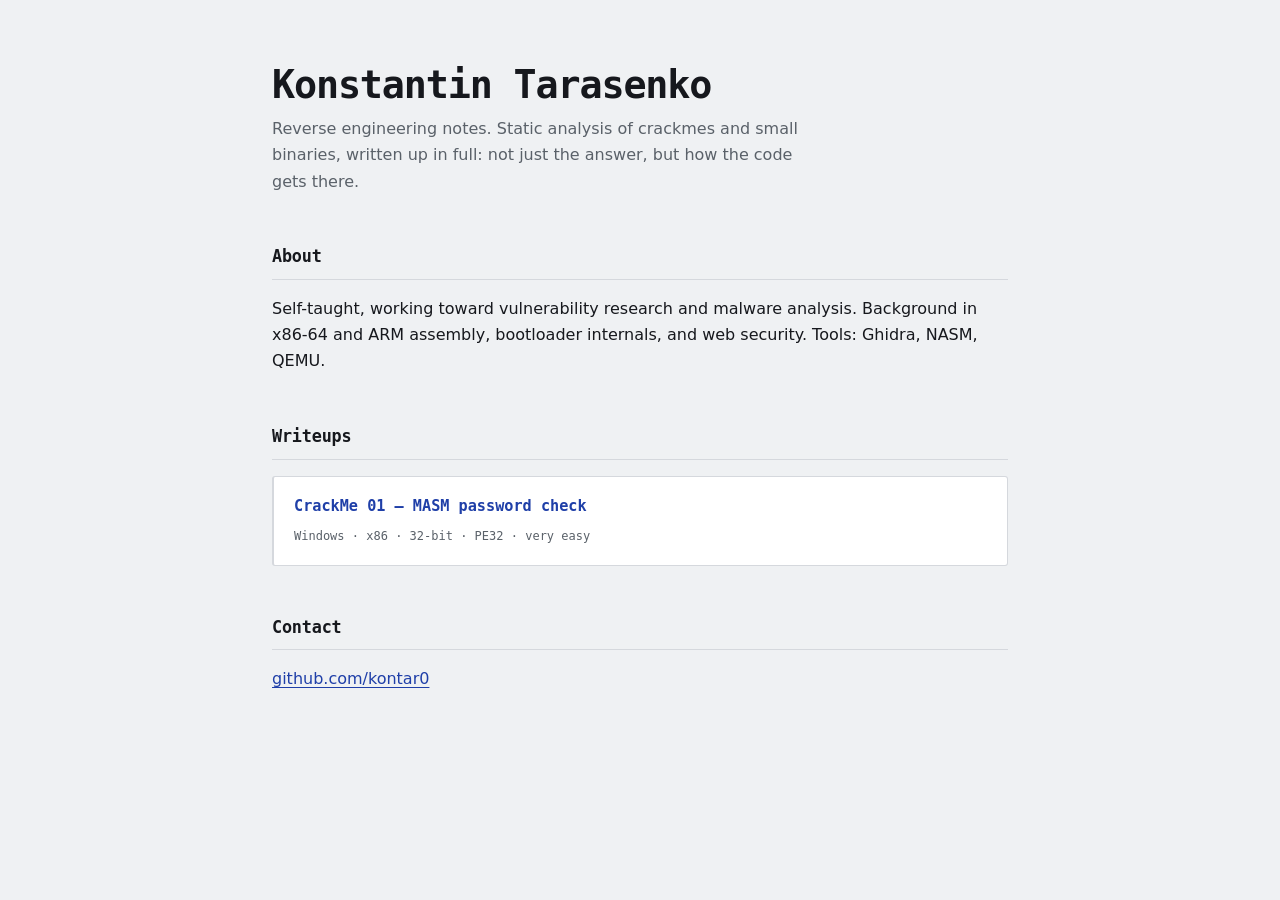
==== index.html @ a642aa1a "change difficulty" ====
<!DOCTYPE html>
<html lang="en">
<head>
<meta charset="UTF-8">
<meta name="viewport" content="width=device-width, initial-scale=1.0">
<title>Konstantin Tarasenko — reverse engineering writeups</title>
<link rel="stylesheet" href="style.css">
</head>
<body>
<div class="wrap">
<header class="site-head">
  <h1 class="handle">Konstantin Tarasenko</h1>
  <p class="tagline">Reverse engineering notes. Static analysis of crackmes and small binaries, written up in full: not just the answer, but how the code gets there.</p>
</header>

<main>

<h2>About</h2>
<p>Self-taught, working toward vulnerability research and malware analysis. Background in x86-64 and ARM assembly, bootloader internals, and web security. Tools: Ghidra, NASM, QEMU.</p>

<h2>Writeups</h2>
<ul class="entries">
  <li>
    <a class="entry" href="writeups/crack-me-01.html">
      <div class="entry-title">CrackMe 01 — MASM password check</div>
      <div class="entry-desc"></div>
      <div class="entry-meta">Windows · x86 · 32-bit · PE32 · very easy</div>
    </a>
  </li>
</ul>

<h2>Contact</h2>
<p><a href="https://github.com/kontar0">github.com/kontar0</a></p>

</main>
</div>
</body>
</html>
---- style.css ----
:root {
  --bg: #eff1f3;
  --surface: #ffffff;
  --ink: #16181d;
  --ink-2: #5a6169;
  --rule: #d5d8dd;
  --addr: #1f3fa8;
  --api: #a32b1e;
  --mono: ui-monospace, "SF Mono", "Cascadia Code", "JetBrains Mono", Menlo, Consolas, monospace;
  --sans: -apple-system, BlinkMacSystemFont, "Segoe UI", system-ui, sans-serif;
}

@media (prefers-color-scheme: dark) {
  :root {
    --bg: #14161a;
    --surface: #1a1d22;
    --ink: #e4e6ea;
    --ink-2: #8a929c;
    --rule: #2a2e35;
    --addr: #7fa5f5;
    --api: #e08b7c;
  }
}

* { box-sizing: border-box; }

body {
  margin: 0;
  padding: 4rem 1.5rem 6rem;
  background: var(--bg);
  color: var(--ink);
  font-family: var(--sans);
  font-size: 16px;
  line-height: 1.65;
  -webkit-font-smoothing: antialiased;
}

.wrap { max-width: 46rem; margin: 0 auto; }

a { color: var(--addr); text-decoration-thickness: 1px; text-underline-offset: 3px; }
a:focus-visible { outline: 2px solid var(--addr); outline-offset: 3px; border-radius: 2px; }

.site-head { margin-bottom: 3rem; }

.handle {
  font-family: var(--mono);
  font-size: clamp(1.75rem, 5vw, 2.4rem);
  font-weight: 600;
  letter-spacing: -0.03em;
  margin: 0 0 0.6rem;
  line-height: 1.1;
}

.tagline { margin: 0; color: var(--ink-2); max-width: 34rem; }

h1.title {
  font-family: var(--mono);
  font-size: clamp(1.5rem, 4.5vw, 2rem);
  font-weight: 600;
  letter-spacing: -0.02em;
  line-height: 1.2;
  margin: 0 0 1.5rem;
}

h2 {
  font-family: var(--mono);
  font-size: 1.05rem;
  font-weight: 600;
  letter-spacing: -0.01em;
  margin: 3rem 0 1rem;
  padding-bottom: 0.5rem;
  border-bottom: 1px solid var(--rule);
}

h3 {
  font-family: var(--mono);
  font-size: 0.9rem;
  font-weight: 600;
  color: var(--ink-2);
  margin: 2rem 0 0.75rem;
}

p { margin: 0 0 1.1rem; }
ul, ol { margin: 0 0 1.1rem; padding-left: 1.3rem; }
li { margin-bottom: 0.4rem; }

.meta {
  font-family: var(--mono);
  font-size: 0.8125rem;
  line-height: 1.9;
  border-left: 2px solid var(--addr);
  padding: 0.25rem 0 0.25rem 1rem;
  margin: 0 0 2.5rem;
  display: grid;
  grid-template-columns: 7.5rem 1fr;
  gap: 0 1rem;
}

.meta dt { color: var(--ink-2); }
.meta dd { margin: 0; }

pre {
  font-family: var(--mono);
  font-size: 0.8125rem;
  line-height: 1.7;
  background: var(--surface);
  border: 1px solid var(--rule);
  border-left: 2px solid var(--api);
  border-radius: 3px;
  padding: 1rem 1.1rem;
  overflow-x: auto;
  margin: 0 0 1.5rem;
}

code {
  font-family: var(--mono);
  font-size: 0.875em;
  background: var(--surface);
  border: 1px solid var(--rule);
  border-radius: 3px;
  padding: 0.1em 0.35em;
}

pre code { background: none; border: 0; padding: 0; font-size: inherit; }

figure { margin: 0 0 1.75rem; }

figure img {
  display: block;
  width: 100%;
  height: auto;
  border: 1px solid var(--rule);
  border-radius: 3px;
  background: var(--surface);
}

figcaption {
  font-family: var(--mono);
  font-size: 0.75rem;
  line-height: 1.55;
  color: var(--ink-2);
  margin-top: 0.55rem;
  padding-left: 0.1rem;
}

.entries { list-style: none; padding: 0; margin: 0; }
.entries li { margin: 0 0 0.5rem; }

.entry {
  display: block;
  padding: 1.1rem 1.25rem;
  background: var(--surface);
  border: 1px solid var(--rule);
  border-left: 2px solid var(--rule);
  border-radius: 3px;
  text-decoration: none;
  color: inherit;
  transition: border-left-color 0.15s ease;
}

.entry:hover { border-left-color: var(--addr); }

.entry-title {
  font-family: var(--mono);
  font-weight: 600;
  font-size: 0.95rem;
  color: var(--addr);
  margin-bottom: 0.35rem;
}

.entry-desc { color: var(--ink-2); font-size: 0.9375rem; margin-bottom: 0.5rem; }
.entry-meta { font-family: var(--mono); font-size: 0.75rem; color: var(--ink-2); }

.back {
  display: inline-block;
  margin-top: 4rem;
  padding-top: 1.5rem;
  border-top: 1px solid var(--rule);
  font-family: var(--mono);
  font-size: 0.8125rem;
  width: 100%;
}

@media (prefers-reduced-motion: reduce) { * { transition: none !important; } }

@media (max-width: 34rem) {
  body { padding: 2.5rem 1.1rem 4rem; }
  .meta { grid-template-columns: 1fr; gap: 0; }
  .meta dt { margin-top: 0.5rem; }
}
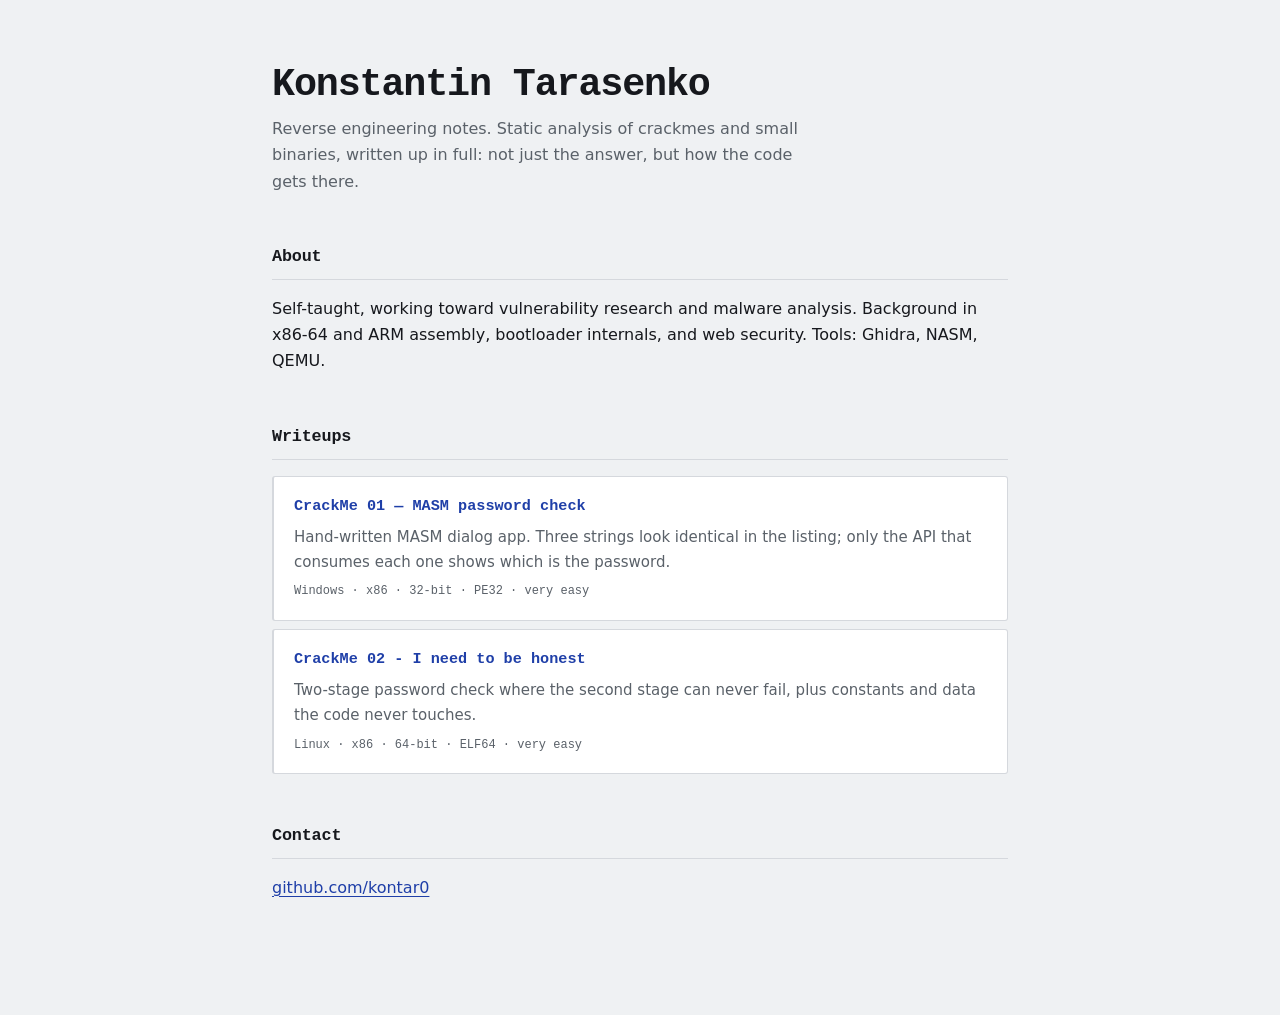
==== commit 2aefa109: "add second writeup" ====
--- a/index.html
+++ b/index.html
@@ -23,8 +23,15 @@
   <li>
     <a class="entry" href="writeups/crack-me-01.html">
       <div class="entry-title">CrackMe 01 — MASM password check</div>
-      <div class="entry-desc"></div>
+      <div class="entry-desc">Hand-written MASM dialog app. Three strings look identical in the listing; only the API that consumes each one shows which is the password.</div>
       <div class="entry-meta">Windows · x86 · 32-bit · PE32 · very easy</div>
+    </a>
+  </li>
+  <li>
+    <a class="entry" href="writeups/crackme-02.html">
+      <div class="entry-title">CrackMe 02 - I need to be honest</div>
+      <div class="entry-desc">Two-stage password check where the second stage can never fail, plus constants and data the code never touches.</div>
+      <div class="entry-meta">Linux · x86 · 64-bit · ELF64 · very easy</div>
     </a>
   </li>
 </ul>
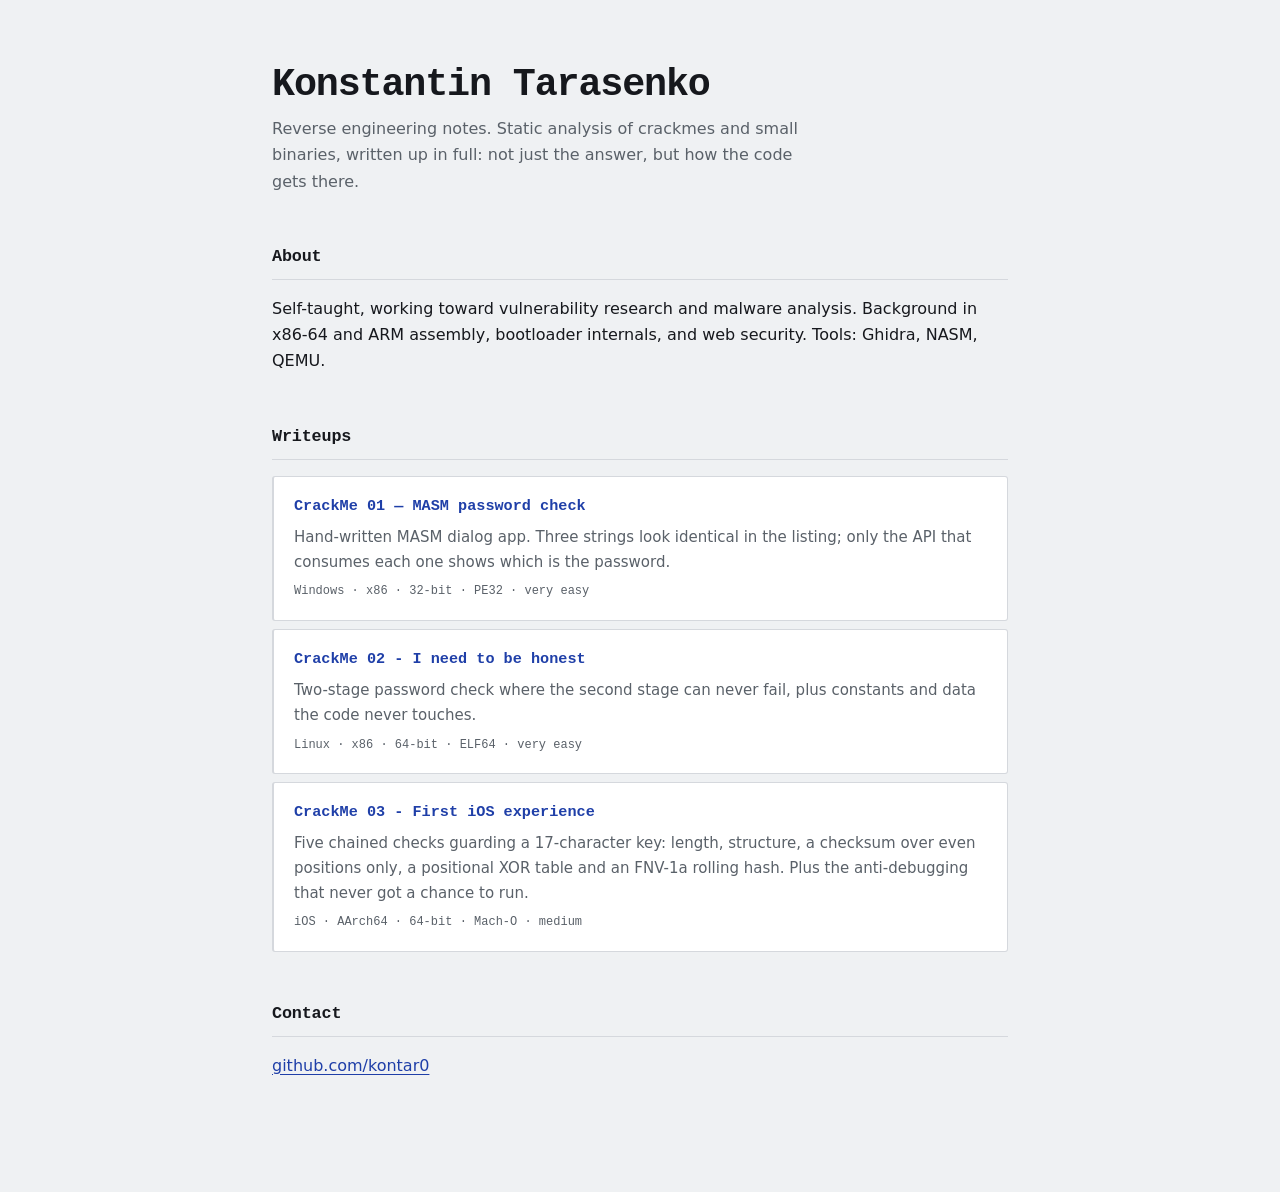
==== commit b30f253b: "third writeup" ====
--- a/index.html
+++ b/index.html
@@ -34,6 +34,13 @@
       <div class="entry-meta">Linux · x86 · 64-bit · ELF64 · very easy</div>
     </a>
   </li>
+  <li>
+    <a class="entry" href="writeups/crackme-03.html">
+      <div class="entry-title">CrackMe 03 - First iOS experience</div>
+      <div class="entry-desc">Five chained checks guarding a 17-character key: length, structure, a checksum over even positions only, a positional XOR table and an FNV-1a rolling hash. Plus the anti-debugging that never got a chance to run.</div>
+      <div class="entry-meta">iOS · AArch64 · 64-bit · Mach-O · medium</div>
+    </a>
+  </li>
 </ul>
 
 <h2>Contact</h2>
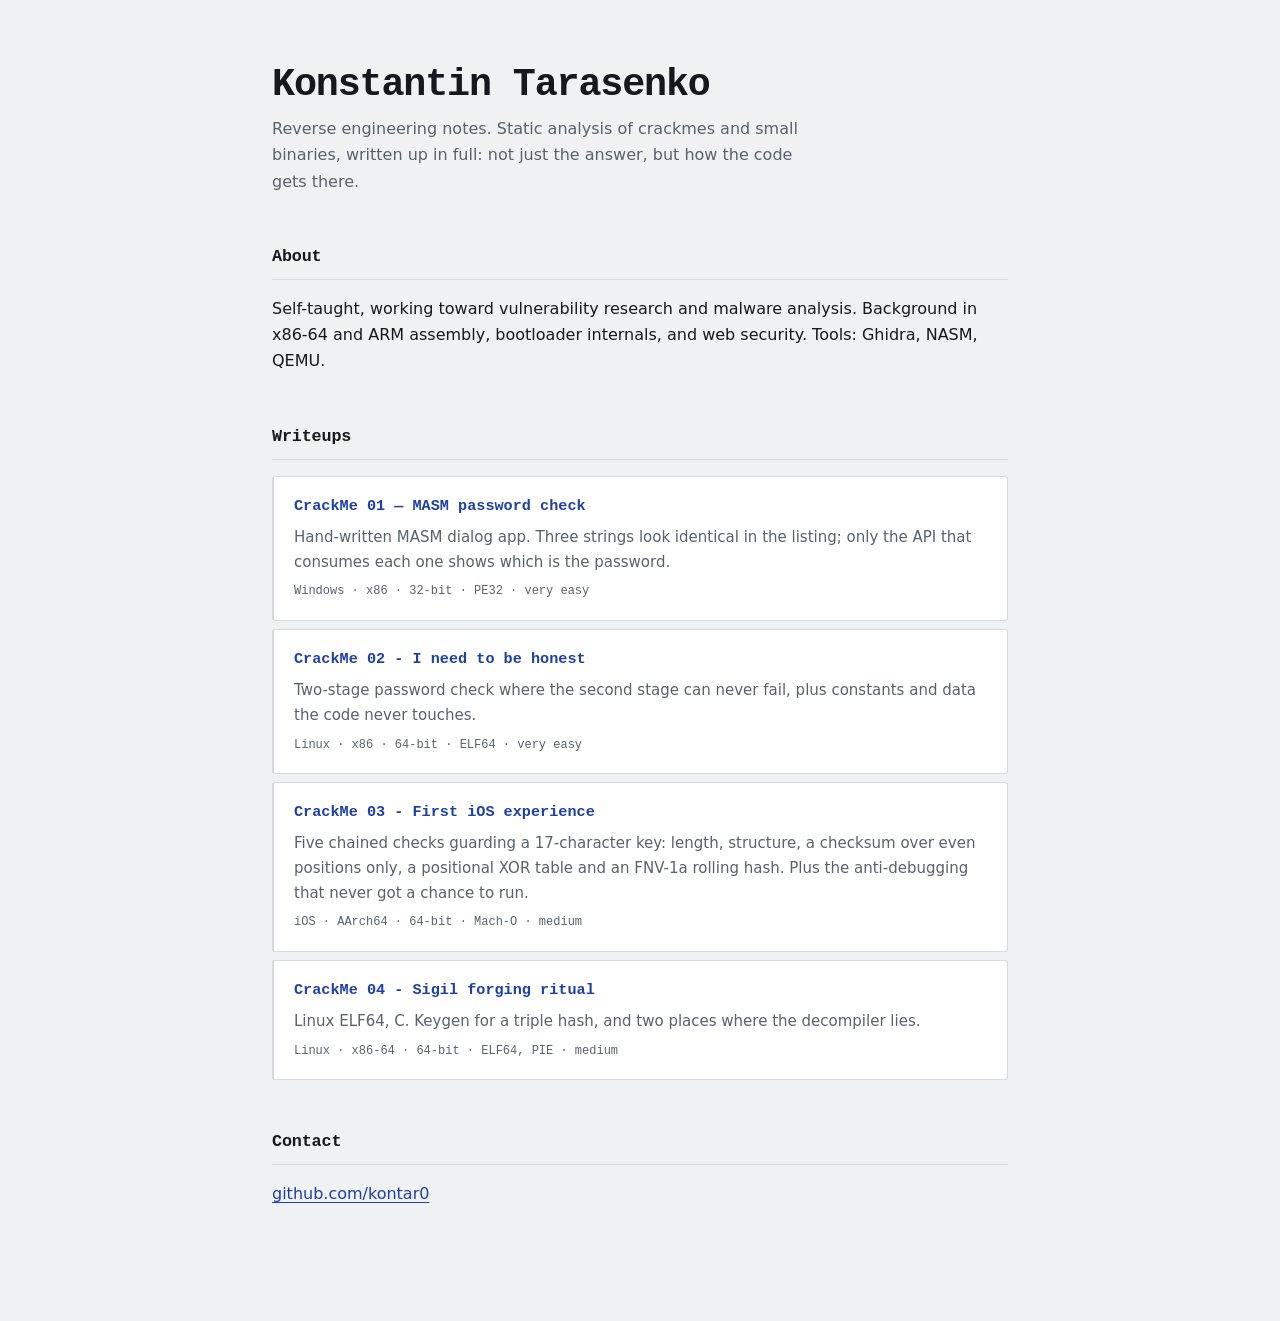
==== commit 0cfa54fd: "add fourth writeup" ====
--- a/index.html
+++ b/index.html
@@ -41,6 +41,13 @@
       <div class="entry-meta">iOS · AArch64 · 64-bit · Mach-O · medium</div>
     </a>
   </li>
+  <li>
+    <a class="entry" href="writeups/crackme-04.html">
+      <div class="entry-title">CrackMe 04 - Sigil forging ritual</div>
+      <div class="entry-desc">Linux ELF64, C. Keygen for a triple hash, and two places where the decompiler lies.</div>
+      <div class="entry-meta">Linux · x86-64 · 64-bit · ELF64, PIE · medium</div>
+    </a>
+  </li>
 </ul>
 
 <h2>Contact</h2>
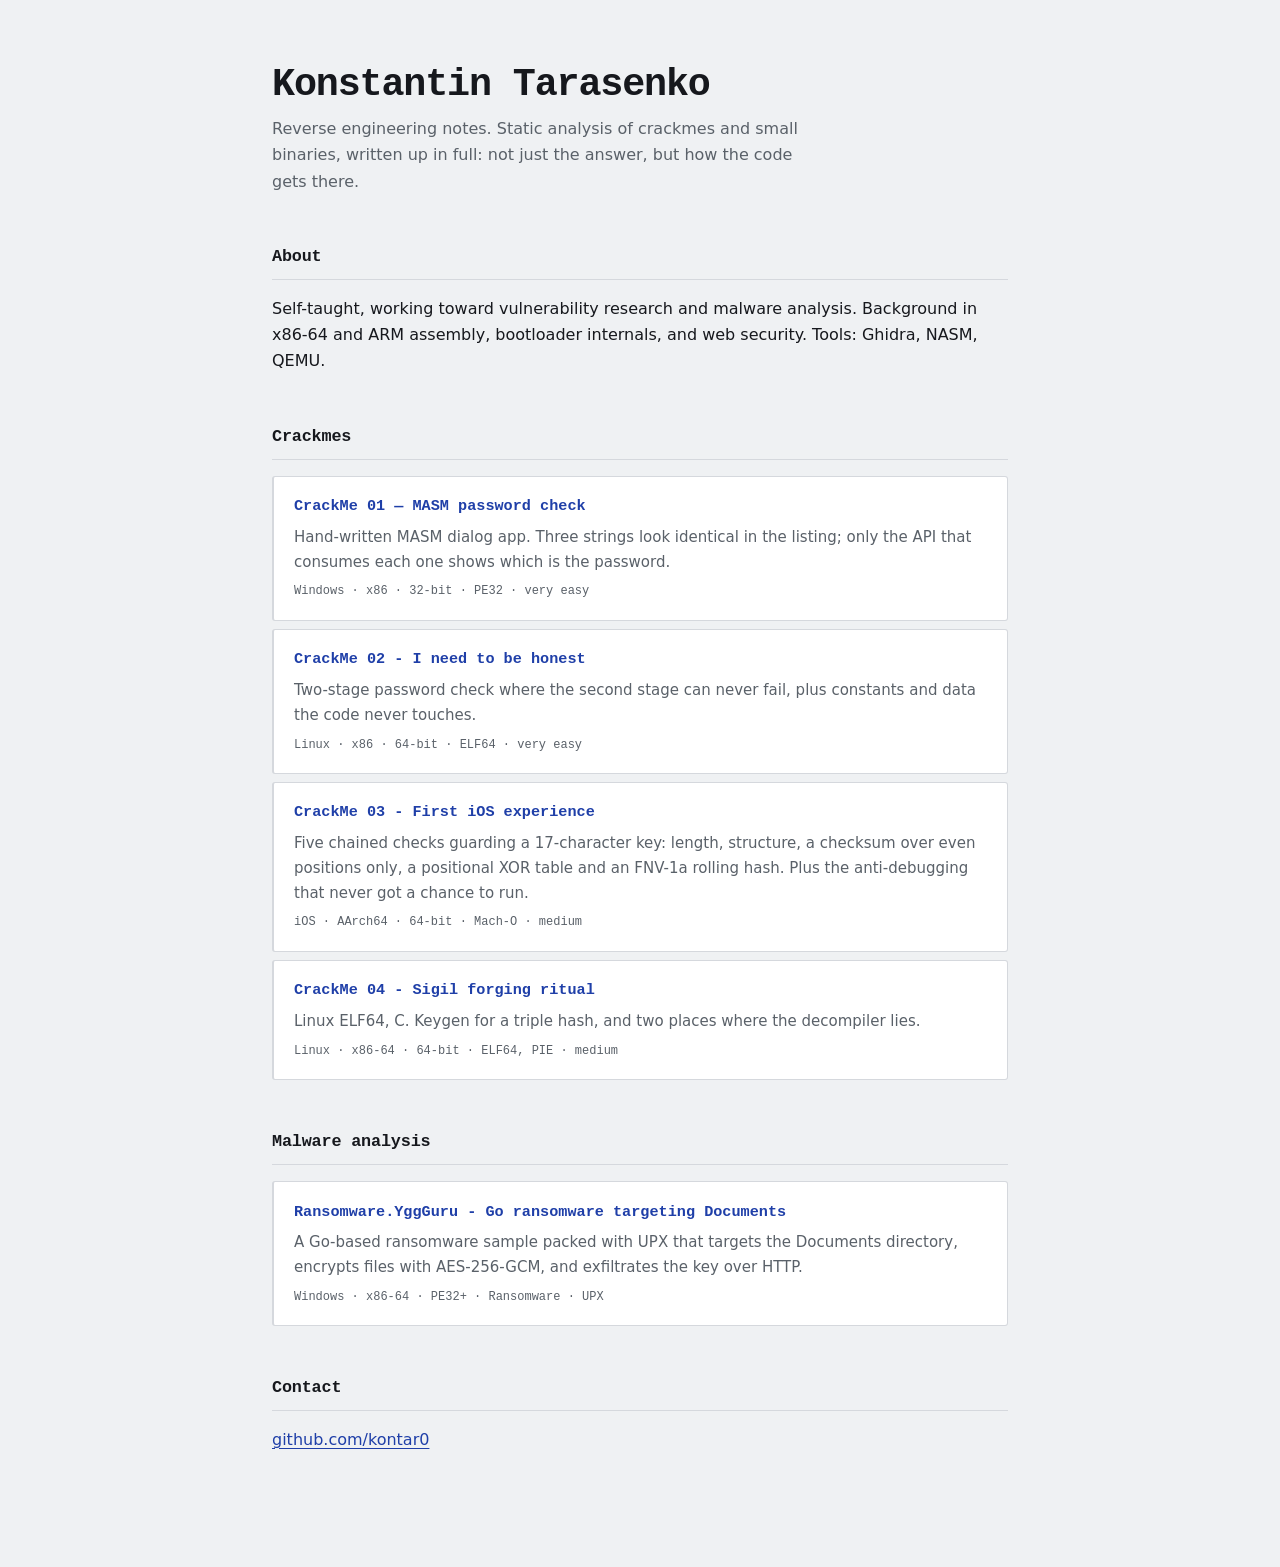
==== commit 3ae8feba: "add first malware work" ====
--- a/index.html
+++ b/index.html
@@ -18,7 +18,7 @@
 <h2>About</h2>
 <p>Self-taught, working toward vulnerability research and malware analysis. Background in x86-64 and ARM assembly, bootloader internals, and web security. Tools: Ghidra, NASM, QEMU.</p>
 
-<h2>Writeups</h2>
+<h2>Crackmes</h2>
 <ul class="entries">
   <li>
     <a class="entry" href="writeups/crack-me-01.html">
@@ -50,6 +50,17 @@
   </li>
 </ul>
 
+<h2>Malware analysis</h2>
+<ul class="entries">
+  <li>
+    <a class="entry" href="malware/ransomware-ygg-guru.html">
+      <div class="entry-title">Ransomware.YggGuru - Go ransomware targeting Documents</div>
+      <div class="entry-desc">A Go-based ransomware sample packed with UPX that targets the Documents directory, encrypts files with AES-256-GCM, and exfiltrates the key over HTTP.</div>
+      <div class="entry-meta">Windows · x86-64 · PE32+ · Ransomware · UPX</div>
+    </a>
+  </li>
+</ul>
+
 <h2>Contact</h2>
 <p><a href="https://github.com/kontar0">github.com/kontar0</a></p>
 
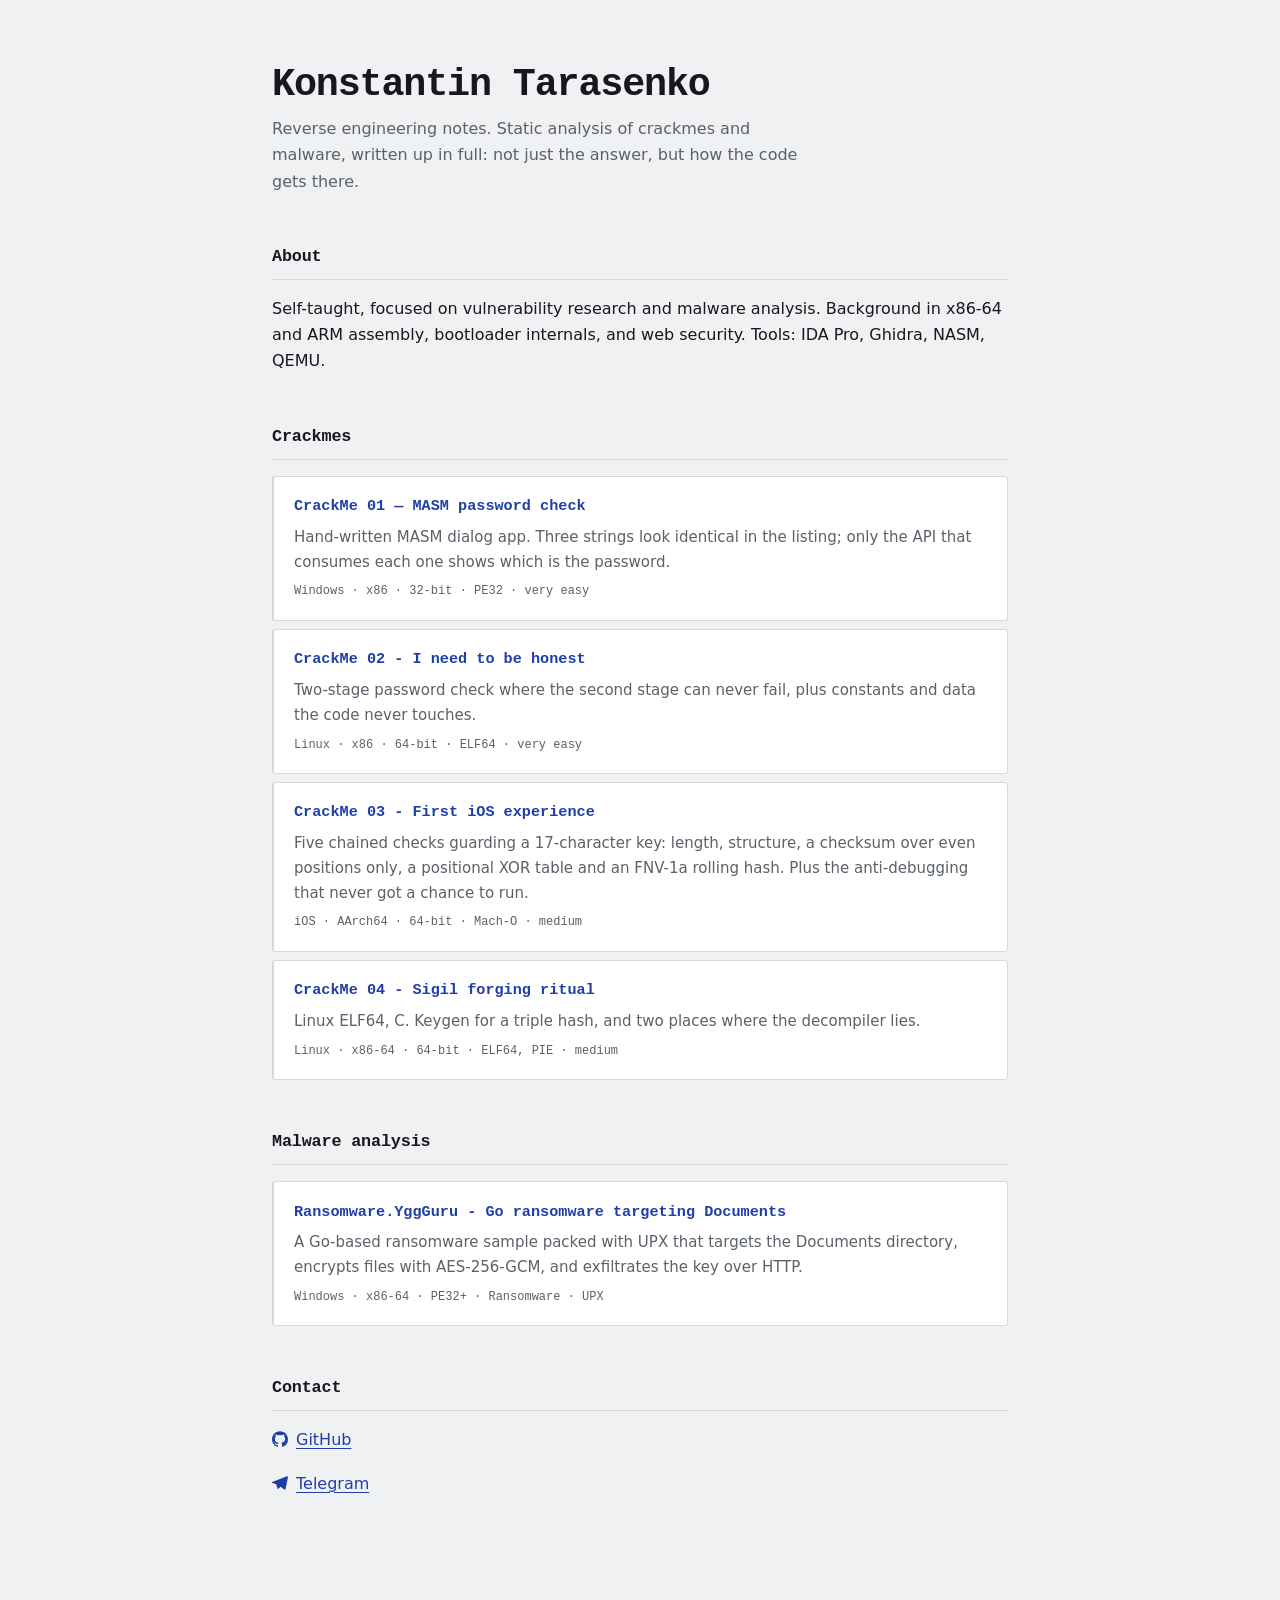
==== commit 2b74a42d: "edit main page" ====
--- a/index.html
+++ b/index.html
@@ -10,13 +10,13 @@
 <div class="wrap">
 <header class="site-head">
   <h1 class="handle">Konstantin Tarasenko</h1>
-  <p class="tagline">Reverse engineering notes. Static analysis of crackmes and small binaries, written up in full: not just the answer, but how the code gets there.</p>
+  <p class="tagline">Reverse engineering notes. Static analysis of crackmes and malware, written up in full: not just the answer, but how the code gets there.</p>
 </header>
 
 <main>
 
 <h2>About</h2>
-<p>Self-taught, working toward vulnerability research and malware analysis. Background in x86-64 and ARM assembly, bootloader internals, and web security. Tools: Ghidra, NASM, QEMU.</p>
+<p>Self-taught, focused on vulnerability research and malware analysis. Background in x86-64 and ARM assembly, bootloader internals, and web security. Tools: IDA Pro, Ghidra, NASM, QEMU.</p>
 
 <h2>Crackmes</h2>
 <ul class="entries">
@@ -62,7 +62,8 @@
 </ul>
 
 <h2>Contact</h2>
-<p><a href="https://github.com/kontar0">github.com/kontar0</a></p>
+<p><a href="https://github.com/kontar0"><svg class="contact-icon" data-icon="github" viewBox="0 0 24 24" aria-hidden="true"><path d="M12 .3C5.37.3 0 5.67 0 12.3c0 5.3 3.44 9.8 8.2 11.39.6.11.83-.26.83-.58l-.02-2.03c-3.34.72-4.04-1.61-4.04-1.61-.55-1.39-1.34-1.76-1.34-1.76-1.08-.74.09-.73.09-.73 1.2.08 1.84 1.24 1.84 1.24 1.07 1.83 2.8 1.3 3.49 1 .11-.78.42-1.31.76-1.61-2.67-.3-5.47-1.33-5.47-5.93 0-1.31.47-2.38 1.24-3.22-.13-.3-.54-1.52.11-3.18 0 0 1-.32 3.3 1.23a11.5 11.5 0 016 0c2.29-1.55 3.29-1.23 3.29-1.23.65 1.66.24 2.88.12 3.18.77.84 1.23 1.91 1.23 3.22 0 4.61-2.8 5.63-5.48 5.92.43.37.81 1.1.81 2.22l-.01 3.29c0 .32.21.7.82.58A12 12 0 0024 12.3C24 5.67 18.63.3 12 .3z"/></svg>GitHub</a></p>
+<p><a href="https://t.me/Kontar1"><svg class="contact-icon" data-icon="telegram" viewBox="0 0 24 24" aria-hidden="true"><path d="M23.91 3.79L20.3 20.84c-.25 1.21-.98 1.5-2 .94l-5.5-4.07-2.66 2.57c-.3.3-.55.56-1.1.56-.72 0-.6-.27-.84-.95L6.3 13.7.85 12c-1.18-.35-1.19-1.16.26-1.75l21.26-8.2c.97-.43 1.9.24 1.54 1.74z"/></svg>Telegram</a></p>
 
 </main>
 </div>
--- a/style.css
+++ b/style.css
@@ -143,6 +143,22 @@
   padding-left: 0.1rem;
 }
 
+.contact-icon {
+  width: 1em;
+  height: 1em;
+  vertical-align: -0.14em;
+  margin-right: 0.5em;
+  fill: currentColor;
+}
+
+.contact-icon.stroke {
+  fill: none;
+  stroke: currentColor;
+  stroke-width: 2;
+  stroke-linecap: round;
+  stroke-linejoin: round;
+}
+
 .entries { list-style: none; padding: 0; margin: 0; }
 .entries li { margin: 0 0 0.5rem; }
 
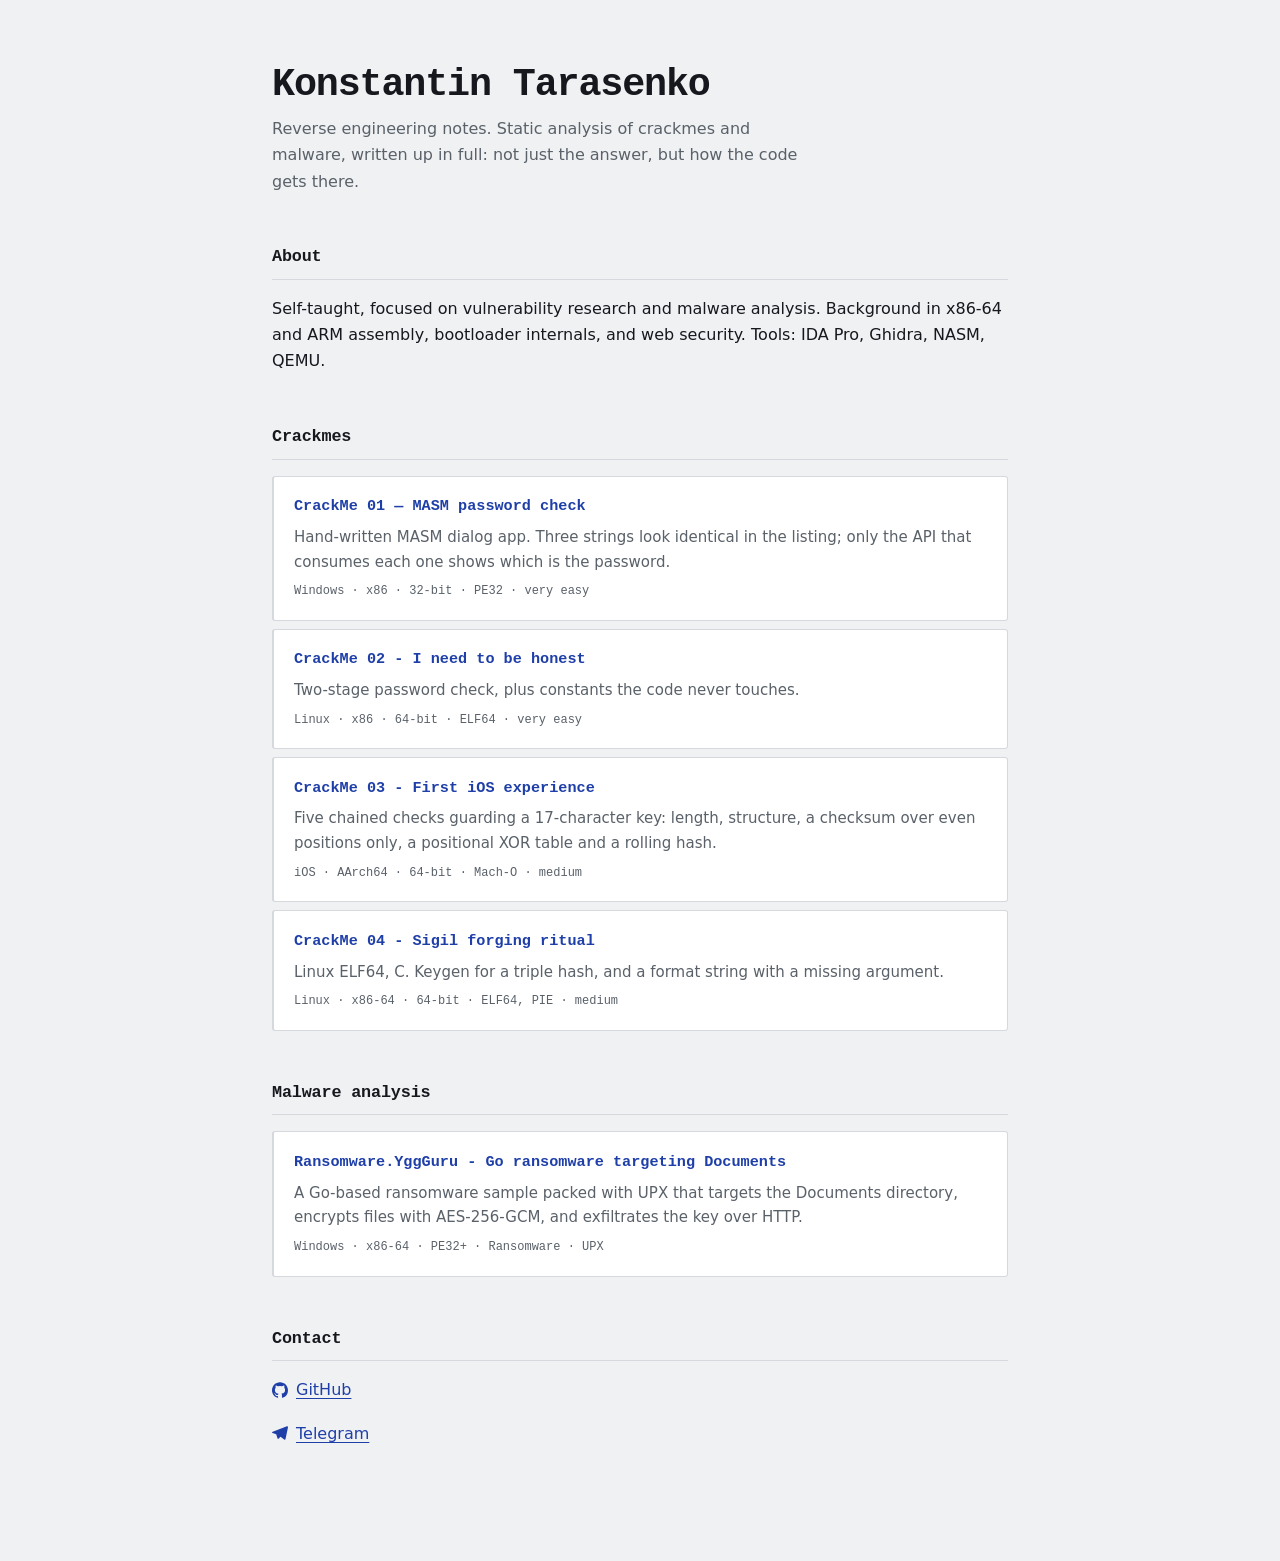
==== commit 4e52cb83: "clean up write-ups and add AI note" ====
--- a/index.html
+++ b/index.html
@@ -3,6 +3,7 @@
 <head>
 <meta charset="UTF-8">
 <meta name="viewport" content="width=device-width, initial-scale=1.0">
+<meta http-equiv="onion-location" content="http://kontar2adw73ytev5qw3q27tie657nbrkrj5jkvfqf7vkodfukvj2fid.onion/">
 <title>Konstantin Tarasenko — reverse engineering writeups</title>
 <link rel="stylesheet" href="style.css">
 </head>
@@ -30,21 +31,21 @@
   <li>
     <a class="entry" href="writeups/crackme-02.html">
       <div class="entry-title">CrackMe 02 - I need to be honest</div>
-      <div class="entry-desc">Two-stage password check where the second stage can never fail, plus constants and data the code never touches.</div>
+      <div class="entry-desc">Two-stage password check, plus constants the code never touches.</div>
       <div class="entry-meta">Linux · x86 · 64-bit · ELF64 · very easy</div>
     </a>
   </li>
   <li>
     <a class="entry" href="writeups/crackme-03.html">
       <div class="entry-title">CrackMe 03 - First iOS experience</div>
-      <div class="entry-desc">Five chained checks guarding a 17-character key: length, structure, a checksum over even positions only, a positional XOR table and an FNV-1a rolling hash. Plus the anti-debugging that never got a chance to run.</div>
+      <div class="entry-desc">Five chained checks guarding a 17-character key: length, structure, a checksum over even positions only, a positional XOR table and a rolling hash.</div>
       <div class="entry-meta">iOS · AArch64 · 64-bit · Mach-O · medium</div>
     </a>
   </li>
   <li>
     <a class="entry" href="writeups/crackme-04.html">
       <div class="entry-title">CrackMe 04 - Sigil forging ritual</div>
-      <div class="entry-desc">Linux ELF64, C. Keygen for a triple hash, and two places where the decompiler lies.</div>
+      <div class="entry-desc">Linux ELF64, C. Keygen for a triple hash, and a format string with a missing argument.</div>
       <div class="entry-meta">Linux · x86-64 · 64-bit · ELF64, PIE · medium</div>
     </a>
   </li>
